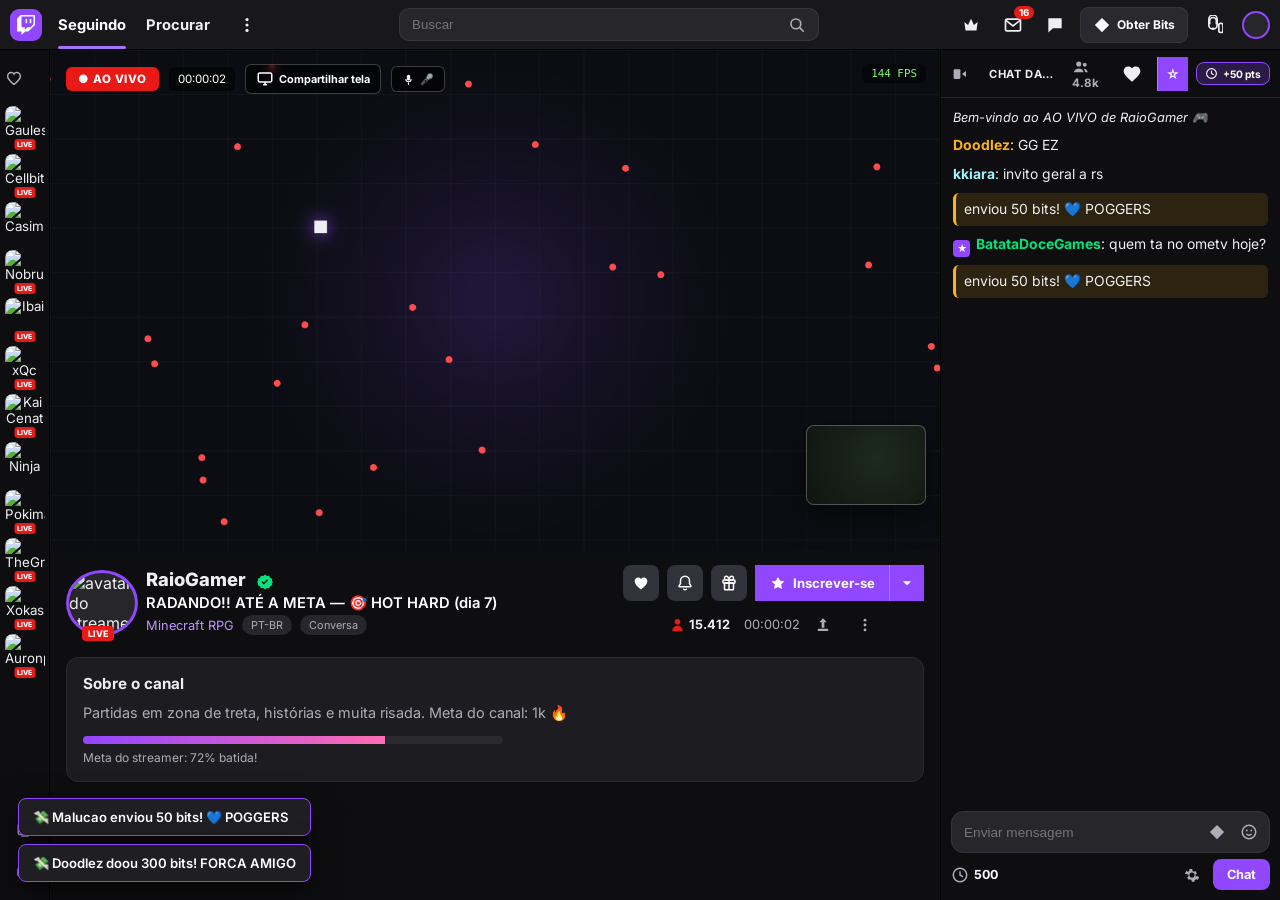
==== projetos/twichfake/index.html @ a57b91e9 "Twich: rename do projeto para Twich (sem parecer o original), login fake, curtir, inscrever, streame" ====
<!DOCTYPE html>
<html lang="pt-BR" data-padrao="1">
<head>
<meta charset="UTF-8">
<meta name="viewport" content="width=device-width, initial-scale=1.0">
<title>Twich — Streaming AO VIVO</title>
<link rel="icon" type="image/svg+xml" href="assets/twich-purple.svg">
<link rel="preconnect" href="https://fonts.googleapis.com">
<link href="https://fonts.googleapis.com/css2?family=Inter:wght@400;600;700;800&display=swap" rel="stylesheet">
<link rel="stylesheet" href="css/style.css">
<script src="js/script.js" defer></script>
</head>
<body>

<header class="topo">
  <span class="logo-chip"><img class="logo-img" src="assets/twich.svg" alt="Twich"></span>
  <nav class="navz">
    <a class="on" href="#">Seguindo</a>
    <a href="#">Procurar</a>
    <button class="ic-topo" title="Mais"><svg class="ic-s" viewBox="0 0 24 24" fill="currentColor"><circle cx="12" cy="5.5" r="1.9"/><circle cx="12" cy="12" r="1.9"/><circle cx="12" cy="18.5" r="1.9"/></svg></button>
  </nav>
  <div class="busca-topo">
    <input placeholder="Buscar" aria-label="buscar">
    <button title="buscar"><svg class="ic-s" viewBox="0 0 24 24" fill="none" stroke="currentColor" stroke-width="2.2"><circle cx="10.5" cy="10.5" r="6.5"/><path d="M15.6 15.6L21 21"/></svg></button>
  </div>
  <div class="direita">
    <button class="ic-topo" title="Prime Gaming"><svg class="ic-s" viewBox="0 0 24 24" fill="currentColor"><path d="M4 8.5l4.5 3.6L12 4.4l3.5 7.7L20 8.5 18.6 18.6H5.4z"/></svg></button>
    <button class="ic-topo inbox" title="Caixa de entrada"><svg class="ic-s" viewBox="0 0 24 24" fill="none" stroke="currentColor" stroke-width="2"><rect x="3" y="5" width="18" height="14" rx="2"/><path d="M3.5 6.5l8.5 6.5 8.5-6.5"/></svg><span class="nbadge">16</span></button>
    <button class="ic-topo" title="Sussurros"><svg class="ic-s" viewBox="0 0 24 24" fill="currentColor"><path d="M4 4h16v12H9.5L4 21z"/></svg></button>
    <button class="btn-bits" title="Bits"><svg class="ic-s" viewBox="0 0 24 24" fill="currentColor"><path d="M12 2.5L21.5 12 12 21.5 2.5 12z"/></svg>Obter Bits</button>
    <button class="ic-topo" id="btnEntrar" title="Entrar na live"><svg class="ic-s" viewBox="0 0 24 24" fill="none" stroke="currentColor" stroke-width="2"><path d="M12 15v2a5 5 0 0 0 5-5v-7a5 5 0 0 0-5-5 5 5 0 0 0-5 5v7a5 5 0 0 0 5 5z"/><path d="M19 12v7a2 2 0 0 0 2 2h1a2 2 0 0 0 2-2v-7a2 2 0 0 0-2-2h-1a2 2 0 0 0-2 2z"/><path d="M8 11V7a4 4 0 0 1 8 0v4"/></svg></button>
    <div class="avatar-topo" id="meuAvatar" title="Você"></div>
  </div>
</header>

<div class="corpo">
  <!-- ==== RAIL lateral fino ==== -->
  <aside class="rail">
    <button class="rail-heart" title="Canais que você segue"><svg class="ic-s" viewBox="0 0 24 24" fill="none" stroke="currentColor" stroke-width="2"><path d="M12 20.5C7.5 17 3.5 13.4 3.5 9.6 3.5 6.8 5.7 4.6 8.3 4.6c1.7 0 3.1.9 3.7 2.1.6-1.2 2-2.1 3.7-2.1 2.6 0 4.8 2.2 4.8 5 0 3.8-4 7.4-8.5 10.9z"/></svg></button>
    <div id="railAvatars" class="rail-avs"></div>
    <div class="rail-baixo">
      <button class="rail-ic" title="Expandir"><svg class="ic-s" viewBox="0 0 24 24" fill="none" stroke="currentColor" stroke-width="2"><rect x="3" y="4" width="18" height="14" rx="2"/><path d="M7 20h10"/></svg></button>
      <button class="rail-ic" title="Transmitir"><svg class="ic-s" viewBox="0 0 24 24" fill="none" stroke="currentColor" stroke-width="2"><rect x="2.5" y="7" width="13" height="10" rx="2"/><path d="M15.5 11l6-3v8l-6-3z"/></svg></button>
    </div>
  </aside>

  <!-- ==== PRINCIPAL ==== -->
  <main class="principal">
    <section class="palco">
      <canvas id="canLive" width="1280" height="720"></canvas>
      <video id="vidCompart" class="oculto" autoplay muted playsinline></video>

      <div id="adSlot" class="ad-slot oculto">
        <b class="ad-h">A mistura perfeita de gift e card. 🧔</b>
        <a class="ad-link" href="#" onclick="return false">Compre um gift card agora ↗</a>
        <div class="ad-pat"></div>
      </div>

      <div class="hud-topo">
        <span class="live-dot" id="livePill">● AO VIVO</span>
        <span id="streamTimer">00:00:00</span>
        <button id="btnTela" class="btn-tela"><svg class="ic-s" viewBox="0 0 24 24" fill="none" stroke="currentColor" stroke-width="2"><rect x="3" y="4" width="18" height="12" rx="2"/><path d="M9.5 19.5h5M12 16v3.5"/></svg>Compartilhar tela</button>
        <button id="micBtn" class="btn-tela" title="Voz do streamer (V)"><svg class="ic-s" viewBox="0 0 24 24" fill="currentColor"><rect x="9" y="3" width="6" height="11" rx="3"/><path d="M6 11a6 6 0 0 0 12 0h-2a4 4 0 0 1-8 0z"/><rect x="11" y="17.5" width="2" height="4.5"/></svg>🎤</button>
      </div>
      <div id="micPill" class="mic-pill oculto">🎙️ OUVINDO A VOZ DO STREAMER…</div>
      <div class="hud-jogo">
        <div class="fps-liso">144 FPS</div>
        <div class="minimapa"></div>
      </div>

      <div id="trolaBanner" class="trola-banner oculto">
        <strong>PARÓDIA 🤪</strong><p>Isso é uma brincadeira com meus amigos — nada aqui é real :)</p>
      </div>
      <div id="raidBanner" class="raid-banner oculto">
        <strong>Raid!</strong><p id="raidTexto">MarcosDoido trouxe 1.240 pessoas!</p>
      </div>

      <div id="offScreen" class="of-screen oculto">
        <img id="offAvatar" alt="avatar do canal">
        <b id="offNome">RaioGamer</b>
        <p>A transmissão acabou. Volte em breve!</p>
        <button id="mVoltar2">▶️ Voltar ao vivo</button>
      </div>

      <div id="hypeTrain" class="hype-trein oculto">🔥 HYPE TRAIN · NÍVEL <b id="hypeIdx">5</b></div>

      <div class="ctrl-barra">
        <button id="btnVol" class="ctrl-ic" title="Som"><svg class="ic-s" viewBox="0 0 24 24" fill="currentColor"><path d="M4 9v6h4l5 4V5L8 9z"/><path d="M16.5 8.5a5 5 0 0 1 0 7" fill="none" stroke="currentColor" stroke-width="1.8"/></svg></button>
        <input id="volRange" class="ctrl-range" type="range" min="0" max="100" value="70" title="Volume">
        <span class="ctrl-qual">1080p60 (fonte)</span>
        <div class="ctrl-dir">
          <button class="ctrl-ic" id="btnConf" title="Configurações"><svg class="ic-s" viewBox="0 0 24 24" fill="currentColor"><path d="M12 8.6a3.4 3.4 0 1 0 0 6.8 3.4 3.4 0 0 0 0-6.8zm7.6 5.1l1.9 1.5-1.8 3.2-2.3-.7a6.9 6.9 0 0 1-1.7 1l-.4 2.4h-3.6l-.4-2.4a6.9 6.9 0 0 1-1.7-1l-2.3.7-1.8-3.2 1.9-1.5a7.4 7.4 0 0 1 0-1.9L2.5 10l1.8-3.2 2.3.7a6.9 6.9 0 0 1 1.7-1l.4-2.4h3.6l.4 2.4a6.9 6.9 0 0 1 1.7 1l2.3-.7L18.5 10l-1.9 1.7a7.4 7.4 0 0 1 0 2z"/></svg></button>
          <button class="ctrl-ic" id="btnTeatro" title="Modo teatro"><svg class="ic-s" viewBox="0 0 24 24" fill="none" stroke="currentColor" stroke-width="2"><rect x="3" y="7" width="18" height="10" rx="2"/></svg></button>
          <button class="ctrl-ic" id="btnFS" title="Tela cheia"><svg class="ic-s" viewBox="0 0 24 24" fill="none" stroke="currentColor" stroke-width="2.4"><path d="M4 9V4h5M15 4h5v5M20 15v5h-5M9 20H4v-5"/></svg></button>
        </div>
      </div>
    </section>

    <section class="info-stream">
      <div class="avatar-wrap">
        <img id="imgAvatar" class="avatar" src="" alt="avatar do streamer">
        <span class="live-pill">LIVE</span>
      </div>
      <div class="info-txt">
        <h1 id="nomeStreamer">RaioGamer</h1>
        <span class="verificado" title="canal verificado"><svg class="ic-s ok" viewBox="0 0 24 24" fill="currentColor"><path d="M12 2l2.4 2 3.1-.4 1.2 2.9 2.9 1.2-.4 3.1L23 12l-1.8 1.2.4 3.1-2.9 1.2-1.2 2.9-3.1-.4L12 22l-2.4-2-3.1.4-1.2-2.9-2.9-1.2.4-3.1L1 12l1.8-1.2-.4-3.1 2.9-1.2 1.2-2.9 3.1.4zM10.6 15.4l5.7-5.7-1.4-1.4-4.3 4.3-2.1-2.1-1.4 1.4z"/></svg></span>
        <p class="titulo-stream" id="tituloStream">RADANDO!! ATÉ A META — 🎯 HOT HARD (dia 7)</p>
        <p class="cat-stream"><a href="#">Just Chatting</a> <span class="tag">PT-BR</span><span class="tag">Conversa</span></p>
      </div>
      <div class="info-direita">
        <div class="info-acoes">
          <button class="btn-quadr" id="btnSeguir" title="Seguir"><svg class="ic-s" viewBox="0 0 24 24" fill="currentColor"><path d="M12 20.5C7.5 17 3.5 13.4 3.5 9.6 3.5 6.8 5.7 4.6 8.3 4.6c1.7 0 3.1.9 3.7 2.1.6-1.2 2-2.1 3.7-2.1 2.6 0 4.8 2.2 4.8 5 0 3.8-4 7.4-8.5 10.9z"/></svg></button>
          <button class="btn-quadr" id="btnSino" title="Notificações do canal"><svg class="ic-s" viewBox="0 0 24 24" fill="none" stroke="currentColor" stroke-width="2"><path d="M6 9a6 6 0 0 1 12 0v3.8l1.7 2.8a.8.8 0 0 1-.7 1.4H5a.8.8 0 0 1-.7-1.4L6 12.8z"/><path d="M9.8 19.5a2.3 2.3 0 0 0 4.4 0"/></svg></button>
          <button class="btn-quadr" id="btnPresente" title="Presentear Sub"><svg class="ic-s" viewBox="0 0 24 24" fill="none" stroke="currentColor" stroke-width="2"><rect x="4" y="8" width="16" height="4" rx="1"/><rect x="6" y="12" width="12" height="9" rx="1"/><path d="M12 8v13M8.5 8a2.5 2.5 0 1 1 1.8-4.2C11.3 5 12 8 12 8s.7-3 1.7-4.2A2.5 2.5 0 1 1 15.5 8z"/></svg></button>
          <div class="sub-wrap">
            <button class="btn-lilas" id="btnFollow"><svg class="ic-s" viewBox="0 0 24 24" fill="currentColor"><path d="M12 3.5l2.6 5.5 6 .8-4.4 4.2 1.1 6L12 17.2 6.7 20l1.1-6L3.4 9.8l6-.8z"/></svg>Inscrever-se</button>
            <button class="btn-lilas setinha" title="Planos"><svg class="ic-s" viewBox="0 0 24 24" fill="currentColor"><path d="M6.5 9.5L12 15l5.5-5.5z"/></svg></button>
          </div>
        </div>
        <div class="info-meta">
          <span class="meta-v"><svg width="15" height="15" viewBox="0 0 16 16" fill="#e91916"><path d="M8 8a3 3 0 1 0 0-6 3 3 0 0 0 0 6zM2.5 15c0-3.3 2.5-5.6 5.5-5.6s5.5 2.3 5.5 5.6h-11z"/></svg><b id="viewCount">15.412</b></span>
          <span id="streamTimer2" class="meta-t">1:58:43</span>
          <button class="ic-meta" id="btnCompart" title="Compartilhar"><svg class="ic-s" viewBox="0 0 24 24" fill="currentColor"><path d="M12 3l5 5.4h-3.2V15.5h-3.6V8.4H7z"/><rect x="5" y="17" width="14" height="3" rx="1"/></svg></button>
          <button class="ic-meta" id="btnMais" title="Mais"><svg class="ic-s" viewBox="0 0 24 24" fill="currentColor"><circle cx="12" cy="5.5" r="1.9"/><circle cx="12" cy="12" r="1.9"/><circle cx="12" cy="18.5" r="1.9"/></svg></button>
        </div>
      </div>
    </section>

    <section class="sobre-stream">
      <h3>Sobre o canal</h3>
      <p id="sobreTxt">Partidas em zona de treta, histórias e muita risada. Meta do canal: 1k 🔥</p>
      <div class="regua-subs">
        <div class="barra-subs"><div class="preench" style="width:72%"></div></div>
        <span>Meta do streamer: 72% batida!</span>
      </div>
    </section>
  </main>

  <!-- ==== CHAT ==== -->
  <section class="chat">
    <div class="chat-topo">
      <button class="ic-min" id="btnChatMin" title="Recolher chat"><svg class="ic-s" viewBox="0 0 24 24" fill="currentColor"><rect x="3.5" y="5.5" width="9" height="13" rx="1.5"/><path d="M14.5 12l5.5-4v8z"/></svg></button>
      <span class="chat-titulo">CHAT DA TRANSMISSÃO</span>
      <button id="chatPpls" class="btn-mini" title="Usuários no chat"><svg class="ic-s" viewBox="0 0 24 24" fill="currentColor"><circle cx="9" cy="8" r="3.4"/><path d="M2.5 19c.6-3.2 3.3-5 6.5-5s5.9 1.8 6.5 5z"/><circle cx="17" cy="9" r="2.6"/><path d="M16 14.2c2.6.3 4.6 2 5.1 4.8h-3.4z"/></svg>4.8k</button>
      <button class="ic-topo" id="btnLike" title="Curtir"><svg class="ic-s" viewBox="0 0 24 24" fill="currentColor"><path d="M12 21.35l-1.45-1.32C5.4 15.36 2 12.28 2 8.5 2 5.42 4.42 3 7.5 3c1.74 0 3.41.81 4.5 2.09C13.09 3.81 14.76 3 16.5 3 19.58 3 22 5.42 22 8.5c0 3.78-3.4 6.86-8.55 11.54L12 21.35z"/></svg></button>
      <button class="btn-lilas setinha" id="btnSubChat" title="Inscrever-se">☆</button>
      <div id="pillPontos" class="pill-pontos" title="Pontos do canal"><svg class="ic-s" viewBox="0 0 24 24" fill="none" stroke="currentColor" stroke-width="2"><circle cx="12" cy="12" r="9"/><path d="M12 7v5l4 2.4"/></svg><b>+50 pts</b></div>
    </div>
    <div id="pinMsg" class="pin-msg oculto">📌 <span>Mensagem fixada pelo streamer: <b>bem-vindos, sem spam 🙂</b></span></div>
    <div class="chat-msgs" id="chatMsgs"></div>
    <div class="chat-envio">
      <input id="chatInput" placeholder="Enviar mensagem" maxlength="150" autocomplete="off">
      <button class="in-ic" title="Bits"><svg class="ic-s" viewBox="0 0 24 24" fill="currentColor"><path d="M12 2.5L21.5 12 12 21.5 2.5 12z"/></svg></button>
      <button id="chatEmote" class="in-ic" title="Emotes"><svg class="ic-s" viewBox="0 0 24 24" fill="none" stroke="currentColor" stroke-width="2"><circle cx="12" cy="12" r="9"/><path d="M8.5 14.5a4.5 4.5 0 0 0 7 0"/><circle cx="9" cy="10" r="1.2" fill="currentColor" stroke="none"/><circle cx="15" cy="10" r="1.2" fill="currentColor" stroke="none"/></svg></button>
    </div>
    <div id="emoteGrid" class="emote-grid oculto"></div>
    <div class="chat-baixo">
      <span class="p500" title="Pontos do canal"><svg class="ic-s" viewBox="0 0 24 24" fill="none" stroke="currentColor" stroke-width="2"><circle cx="12" cy="12" r="9"/><path d="M12 7v5l4 2.4"/></svg><b>500</b></span>
      <div class="baixo-dir">
        <button class="ic-chat" id="btnGear" title="Configurações do chat"><svg class="ic-s" viewBox="0 0 24 24" fill="currentColor"><path d="M12 8.6a3.4 3.4 0 1 0 0 6.8 3.4 3.4 0 0 0 0-6.8zm7.6 5.1l1.9 1.5-1.8 3.2-2.3-.7a6.9 6.9 0 0 1-1.7 1l-.4 2.4h-3.6l-.4-2.4a6.9 6.9 0 0 1-1.7-1l-2.3.7-1.8-3.2 1.9-1.5a7.4 7.4 0 0 1 0-1.9L2.5 10l1.8-3.2 2.3.7a6.9 6.9 0 0 1 1.7-1l.4-2.4h3.6l.4 2.4a6.9 6.9 0 0 1 1.7 1l2.3-.7L18.5 10l-1.9 1.7a7.4 7.4 0 0 1 0 2z"/></svg></button>
        <button id="chatSend" class="btn-chat-go">Chat</button>
      </div>
    </div>
  </section>
</div>

<!-- Painel do MESTRE da treta (tecla P) -->
<div id="mestre" class="panel-mestre oculto">
  <h3>⚙️ Painel do Mestre</h3>
  <div class="mgrid2">
    <label>Nome do streamer<input id="mNome"></label>
    <label>Categoria<input id="mCat"></label>
  </div>
  <label>Título da transmissão<input id="mTitulo"></label>

  <div class="mst-sec">👥 ESPECTADORES (motor de crescimento)</div>
  <div class="mgrid3">
    <label>Agora<input id="mLive" disabled></label>
    <label>Meta<input id="mMeta" type="number" value="30000" min="1000"></label>
    <label>Ritmo<input id="mRitmo" type="number" value="3" min="1" max="20" title="multiplicador do crescimento"></label>
  </div>
  <div class="mlinha">
    <label class="chk"><input type="checkbox" id="mCresce" checked> crescer sozinho até a meta</label>
    <button id="mImp">🚀 Impulsionar +2k</button>
  </div>
  <label>Velocidade do chat <input id="mVelocidade" type="range" min="1" max="12" value="4"></label>

  <div class="mst-sec">📈 PÚBLICO (aumentar agora)</div>
  <div class="mestre-btns">
    <button id="mB1">+1k</button>
    <button id="mB5">+5k</button>
    <button id="mB10">+10k</button>
    <button id="mViral">🔥 Modo viral</button>
  </div>

  <div class="mst-sec">▶️ TRANSMISSÃO</div>
  <div class="mestre-btns">
    <button id="mEncerrar" class="enc">⏹ Encerrar live (E)</button>
    <button id="mVoltar">▶️ Voltar ao vivo (R)</button>
  </div>

  <div class="mst-sec">🧠 IA AO VIVO — o chat reage ao que VOCÊ falar</div>
  <div class="mlinha">
    <button id="mMic">🎙️ Ligar voz (tecla V)</button>
  </div>
  <div id="mFala" class="m-fala"></div>
  <p class="mst-hint">Comandos de voz: <b>"digita <i>gg</i> no chat família"</b> · <b>"manda next"</b> · <b>"vou encerrar a live família"</b> · <b>"chama o valorant"</b> · <b>"oi família"</b> · <b>"quero os 30k"</b></p>
  <label>🎯 Ou escreva o que aconteceu<input id="mCtx" placeholder="ex: cai de novo no next, agora uma gata"></label>
  <div class="mestre-btns">
    <button id="mIA">🧠 Reagir (texto)</button>
    <button id="mW1">😍</button><button id="mW2">❓</button><button id="mW3">🤪</button><button id="mW4">🔥</button>
  </div>

  <div class="mst-sec">📺 CANAL (perfil tipo Twich)</div>
  <label>Seguidores<input id="mSeg" type="number" value="150000" min="0"></label>
  <div class="mestre-btns">
    <button id="mPerfil" class="go">👁️ Ver meu canal</button>
  </div>

  <div class="mst-sec">✨ UP ANTO DE DIVULGAÇÃO</div>
  <div class="mestre-btns">
    <button id="btnPick">🖼️ Foto de perfil (IA)</button>
    <button id="mRaid">🚀 Raid</button>
  </div>
  <div class="mestre-btns">
    <button id="mSalvar">💾 Salvar</button>
    <button id="mFechar">✕</button>
  </div>
  <p class="mestre-nota">Teclas: <strong>P</strong> painel · <strong>B</strong> treta · <strong>V</strong> voz · <strong>1/2/3/4</strong> ondas · <strong>E</strong> encerra · <strong>R</strong> volta</p>
</div>

<!-- Janela de foto de perfil (IA) -->
<div id="avatarPick" class="modal-av oculto">
  <div class="modal-box">
    <h3>🖼️ Trocar foto de perfil</h3>
    <div class="mst-sec">PRONTOS (clique para usar)</div>
    <div class="av-grid" id="gridPerfil"></div>
    <div class="mst-sec">…e também para o AVATAR DO CANAL</div>
    <div class="av-grid" id="gridCanal"></div>
    <div class="mst-sec">✨ A IA FAZ SUA FOTO PERSONALIZADA</div>
    <div class="av-linha">
      <input id="avPrompt" placeholder="ex: eu de oculos sorrindo, estilo anime roxo">
      <button id="avGerar" class="go">Gerar</button>
    </div>
    <div class="mst-sec">📤 SUA PRÓPRIA FOTO (do PC)</div>
    <div class="av-linha"><input type="file" id="avFile" accept="image/*" class="av-file"></div>
    <div id="avPrevWrap" class="av-prev oculto">
      <img id="avPreview" alt="prévia">
      <div class="ap-btns">
        <button id="avUsaPerfil" class="go">Usar no meu perfil</button>
        <button id="avUsaCanal" class="go">Usar no canal</button>
      </div>
    </div>
    <div class="mestre-btns"><button id="avFechar">✕ Fechar</button></div>
  </div>
</div>

<!-- Página de canal (igual Twitch) -->
<div id="perfilPag" class="modal-av oculto">
  <div class="perfil-box">
    <div class="pf-banner" id="pfBanner">
      <div class="pf-banner-btns">
        <button id="pfTrocaBanner" class="pf-edit">🖼️ Banner do PC</button>
        <button id="pfBannerIA" class="pf-edit">✨ Banner por IA</button>
      </div>
      <input type="file" id="pfBannerFile" accept="image/*" style="display:none">
    </div>
    <div class="pf-head">
      <img id="pfAvatar" class="pf-av" alt="avatar do canal">
      <div class="pf-ident">
        <h2 id="pfNome">RaioGamer <span class="pf-check">✔</span></h2>
        <div class="pf-subline">
          <span id="pfLiveChip" class="pf-livechip">● AO VIVO</span>
          <span id="pfSeguidores" class="pf-segs">150 mil seguidores</span>
          <span id="pfCat2" class="pf-cat2">Just Chatting</span>
        </div>
      </div>
      <div class="pf-acoes">
        <button class="btn-quadr" id="pfSeguir" title="Seguir">♥</button>
        <button class="btn-lilas" id="pfSub">☆ Inscrever-se</button>
        <button class="ic-meta pf-fecha" id="pfFecha" title="Fechar">✕</button>
      </div>
    </div>
    <div class="pf-tabs">
      <a class="on" href="#" onclick="return false">Início</a>
      <a href="#" onclick="return false">Vídeos</a>
      <a href="#" onclick="return false">Sobre</a>
      <a href="#" onclick="return false">Clipes</a>
    </div>
    <div class="pf-body">
      <aside class="pf-sobre">
        <h4>Sobre o canal</h4>
        <p id="pfSobre">Radando a meta, conversa boa e zero tédio. Paródia feita por um genio local 🧢</p>
        <div class="pf-kv">
          <span><b id="pfSeg2">150 mil</b> seguidores</span>
          <span><b id="pfLive2">—</b> espectadores agora</span>
        </div>
      </aside>
      <section class="pf-vods">
        <h4>Vídeos recentes</h4>
        <div class="vods-grid" id="vodsGrid"></div>
      </section>
    </div>
  </div>
</div>

<div id="loginPag" class="modal-av oculto">
  <div class="perfil-box">
    <div class="mst-sec">🔑 Entrar na transmissão (conta fake)</div>
    <div class="av-linha"><input id="loginUser" placeholder="Seu nick no chat (ex: loko_fake)"></div>
    <div class="mestre-btns"><button id="loginOk" class="go">Entrar</button></div>
    <p class="mestre-nota">Quem entra com nick vira um viewer REAL da live! Comenta, curte e inscreve.</p>
  </div>
</div>

<div id="toasts" class="toasts"></div>

</body>
</html>
---- projetos/twichfake/css/style.css ----
/* =====================================================
   Twich (paródia) — layout idêntico ao Twitch real 2026
   ===================================================== */
:root{
  --tw:#9146ff; --tw-d:#772ce8; --live:#e91916; --bg:#0e0e10;
  --painel:#18181b; --painel2:#1f1f23; --borde:#35353b;
  --tx:#efeff1; --tx2:#adadb8; --ok:#00e57d;
}
*{margin:0;padding:0;box-sizing:border-box}
html,body{height:100%}
body{font-family:'Inter',system-ui,sans-serif;background:var(--bg);color:var(--tx);overflow:hidden}
a{color:#bf94ff;text-decoration:none}
button{font-family:inherit;cursor:pointer;border:0;background:none;color:inherit}
.oculto{display:none !important}

/* ===================== topbar ===================== */
.topo{height:50px;background:var(--painel);display:flex;align-items:center;gap:16px;padding:0 10px;border-bottom:1px solid #000;z-index:20}
.logo-chip{width:32px;height:32px;background:var(--tw);border-radius:9px;display:flex;align-items:center;justify-content:center;flex-shrink:0}
.logo-img{height:20px;width:auto;display:block}
.navz{display:flex;align-items:center;gap:20px;font-weight:700;font-size:.92rem}
.navz a{color:var(--tx);position:relative;padding:14px 0}
.navz a:hover{color:#bf94ff}
.navz a.on{color:#fff}
.navz a.on::after{content:'';position:absolute;left:0;right:0;bottom:-1px;height:3px;background:#a970ff;border-radius:2px}
.busca-topo{flex:1;display:flex;max-width:420px;margin:0 auto}
.busca-topo input{flex:1;background:#26262b;border:1px solid var(--borde);border-right:0;color:var(--tx);padding:8px 12px;outline:none;border-radius:10px 0 0 10px}
.busca-topo button{background:#26262b;border:1px solid var(--borde);border-left:0;border-radius:0 10px 10px 0;color:var(--tx2);padding:0 12px}
.direita{display:flex;align-items:center;gap:8px}
.ic-topo{width:34px;height:34px;font-size:1rem;color:var(--tx);display:inline-flex;align-items:center;justify-content:center;border-radius:8px;position:relative}
.ic-topo:hover{background:#26262b}
.nbadge{position:absolute;top:-2px;right:-4px;background:var(--live);color:#fff;font-size:.6rem;font-weight:800;padding:1px 5px;border-radius:99px}
.btn-bits{background:#2a2a2e;border:1px solid var(--borde);border-radius:8px;color:#fff;font-weight:700;font-size:.75rem;padding:8px 12px;display:inline-flex;gap:6px;align-items:center}
.btn-bits:hover{background:#3d3d42}
.avatar-topo{width:28px;height:28px;border-radius:50%;border:2px solid var(--tw);background:#26262b;background-size:cover;margin-left:4px}

/* ===================== corpo ===================== */
.corpo{display:grid;grid-template-columns:50px minmax(0,1fr) 340px;height:calc(100vh - 50px)}

/* ---------- rail fino ---------- */
.rail{background:var(--bg);display:flex;flex-direction:column;align-items:center;border-right:1px solid #000}
.rail-heart{width:40px;height:40px;font-size:1.15rem;color:var(--tx2);margin:8px 0 4px}
.rail-heart:hover{color:#fff}
.rail-avs{flex:1;overflow-y:auto;scrollbar-width:none;display:flex;flex-direction:column;gap:8px;padding:4px 0}
.rail-avs::-webkit-scrollbar{display:none}
.rail-av{position:relative;width:40px;height:40px;border-radius:8px;overflow:visible;flex-shrink:0}
.rail-av img{width:40px;height:40px;border-radius:8px;object-fit:cover;display:block}
.rail-av:hover{outline:2px solid var(--tw)}
.rail-av .av-live{position:absolute;bottom:-4px;left:50%;transform:translateX(-50%);background:var(--live);color:#fff;font-size:7px;font-weight:800;padding:1px 3px;border-radius:3px;white-space:nowrap}
.rail-baixo{display:flex;flex-direction:column;gap:6px;padding:10px 0}
.rail-ic{width:36px;height:36px;color:var(--tx2);font-size:1rem;display:flex;align-items:center;justify-content:center;border-radius:8px}
.rail-ic:hover{background:#26262b;color:#fff}

/* ---------- palco / player ---------- */
.principal{overflow-y:auto;position:relative;background:var(--bg)}
.palco{position:relative;width:100%;aspect-ratio:16/9;max-height:74vh;background:#000;overflow:hidden}
#canLive{width:100%;height:100%;display:block;object-fit:cover}
#vidCompart{width:100%;height:100%;display:block;object-fit:contain;background:#000}
.palco.share-on #canLive{display:none}
.palco.share-on .hud-jogo,.palco.share-on .ad-slot{display:none}
.palco.share-on{border:1px solid var(--live)}

/* ad break (como o Twitch mostra) */
.ad-slot{position:absolute;right:0;top:0;bottom:0;width:176px;background:#f5f3ff;color:#17141f;display:flex;flex-direction:column;gap:10px;padding:16px 12px;z-index:6;box-shadow:-8px 0 26px rgba(0,0,0,.45)}
.ad-h{font-size:.98rem;line-height:1.25;font-weight:800}
.ad-link{font-size:.72rem;font-weight:700;color:#7a35e6;text-decoration:underline;text-underline-offset:2px}
.ad-pat{margin:auto -12px -16px;height:38%;background:linear-gradient(135deg,var(--tw) 25%,var(--tw-d) 25% 50%,var(--tw) 50% 75%,var(--tw-d) 75%);background-size:44px 44px;opacity:.92}

.hud-topo{position:absolute;top:14px;left:16px;display:flex;gap:10px;align-items:center;z-index:7}
.live-dot{background:var(--live);color:#fff;font-size:.72rem;font-weight:800;padding:5px 12px;border-radius:6px;letter-spacing:.5px;animation:blink 2.4s infinite;border-radius:6px}
@keyframes blink{50%{opacity:.55}}
#streamTimer{font-size:.72rem;color:#fff;background:rgba(0,0,0,.55);padding:5px 9px;border-radius:6px}
.btn-tela{display:inline-flex;align-items:center;gap:5px;background:rgba(0,0,0,.55);color:#fff;border:1px solid rgba(255,255,255,.22);font-size:.68rem;font-weight:700;padding:5px 10px;border-radius:6px;backdrop-filter:blur(4px)}
.btn-tela:hover{background:rgba(145,70,255,.75);border-color:transparent}
.hud-jogo .fps-liso{position:absolute;right:14px;top:14px;font-size:.68rem;color:#7dff6a;background:rgba(0,0,0,.5);padding:3px 9px;border-radius:6px;font-family:monospace;z-index:7}
.minimapa{position:absolute;right:14px;bottom:46px;width:120px;height:80px;border-radius:8px;border:1px solid rgba(255,255,255,.25);background:radial-gradient(circle at 60% 40%,#1d2a1f,#101410);box-shadow:0 10px 30px rgba(0,0,0,.5)}

/* banners */
.trola-banner,.raid-banner{position:absolute;inset:0;display:flex;flex-direction:column;justify-content:center;align-items:center;text-align:center;gap:8px;background:rgba(10,6,20,.86);z-index:9;border:2px dashed rgba(255,255,255,.25)}
.trola-banner strong{font-size:2.6rem;color:#ffcc2a}
.trola-banner p{color:#e8e5ff;max-width:60ch}
.raid-banner strong{font-size:2rem;color:#fff;background:linear-gradient(135deg,var(--tw),#ff6cb2);padding:10px 26px;border-radius:12px}
.raid-banner p{color:#d9d0ff;font-size:1.1rem;font-weight:600}

.hype-trein{position:absolute;top:14px;right:16px;background:linear-gradient(135deg,#ff2e00,#ffb31a);color:#fff;font-size:.78rem;font-weight:800;padding:8px 14px;border-radius:8px;z-index:7;animation:blink 1.2s infinite;box-shadow:0 12px 30px rgba(255,60,0,.35)}

/* barra de controles do player (aparece no hover) */
.ctrl-barra{position:absolute;left:0;right:0;bottom:0;display:flex;align-items:center;gap:10px;padding:60px 12px 10px;background:linear-gradient(transparent,rgba(0,0,0,.72));opacity:0;transition:opacity .25s;z-index:8;pointer-events:none}
.palco:hover .ctrl-barra{opacity:1;pointer-events:auto}
.ctrl-ic{color:#fff;font-size:.95rem;width:30px;height:30px}
.ctrl-range{width:100px;accent-color:var(--live)}
.ctrl-qual{font-size:.72rem;color:#dedee3;font-family:monospace}
.ctrl-dir{margin-left:auto;display:flex;gap:6px}

/* ---------- info do canal ---------- */
.info-stream{display:grid;grid-template-columns:64px minmax(0,1fr) auto;gap:16px;padding:14px 16px 6px;align-items:center}
.avatar-wrap{position:relative;width:64px;height:64px}
.avatar{width:64px;height:64px;border-radius:50%;object-fit:cover;border:3px solid var(--tw);background:#26262b}
.live-pill{position:absolute;bottom:-7px;left:50%;transform:translateX(-50%);background:var(--live);color:#fff;font-size:.56rem;font-weight:800;padding:2px 6px;border-radius:4px}
.info-txt h1{font-size:1.15rem;display:inline;font-weight:800}
.verificado{color:var(--tw);font-size:.8rem;margin-left:6px}
.titulo-stream{font-weight:600;color:#fff;font-size:.92rem;margin:3px 0}
.cat-stream{font-size:.8rem;color:var(--tx2);display:flex;gap:8px;align-items:center;flex-wrap:wrap}
.tag{background:#26262b;padding:3px 9px;border-radius:999px;font-size:.68rem}
.info-direita{display:flex;flex-direction:column;align-items:flex-end;gap:10px}
.info-acoes{display:flex;gap:8px;align-items:center}
.btn-quadr{width:36px;height:36px;background:#32323a;border-radius:8px;font-size:.95rem;color:#fff;display:inline-flex;align-items:center;justify-content:center;transition:.15s}
.btn-quadr:hover{background:#4b4b55;transform:translateY(-1px)}
.btn-quadr.on{background:var(--tw)}
.sub-wrap{display:flex}
.btn-lilas{background:var(--tw);color:#fff;font-weight:700;font-size:.82rem;padding:9px 14px;display:inline-flex;align-items:center;gap:6px;transition:.15s}
.btn-lilas:hover{background:var(--tw-d)}
.setinha{padding:9px 8px;border-left:1px solid rgba(255,255,255,.28)}
.info-meta{display:flex;gap:14px;align-items:center;color:var(--tx);font-size:.8rem;padding-right:40px}
.meta-v{display:inline-flex;align-items:center;gap:4px;font-weight:700}
.meta-t{color:var(--tx2)}
.ic-meta{width:28px;height:28px;color:var(--tx2);font-size:.9rem;border-radius:6px}
.ic-meta:hover{background:#26262b;color:#fff}

/* ---------- sobre ---------- */
.sobre-stream{margin:12px 16px 20px;padding:16px;background:#1d1d21;border:1px solid #2a2a2e;border-radius:12px;max-width:980px}
.sobre-stream h3{font-size:.95rem;margin-bottom:8px}
.sobre-stream p{color:var(--tx2);font-size:.9rem;line-height:1.6}
.regua-subs{margin-top:12px;display:flex;flex-direction:column;gap:6px;max-width:420px}
.barra-subs{height:8px;border-radius:99px;background:#2a2a2e;overflow:hidden}
.preench{height:100%;background:linear-gradient(90deg,var(--tw),#ff6cb2)}
.regua-subs span{font-size:.75rem;color:var(--tx2)}

/* ===================== chat ===================== */
.chat{background:var(--bg);display:flex;flex-direction:column;border-left:1px solid #000;position:relative}
.chat-topo{min-height:48px;display:flex;align-items:center;gap:8px;padding:0 10px;border-bottom:1px solid #26262b}
.ic-min{width:30px;height:30px;color:var(--tx2);border-radius:6px;font-size:.95rem}
.ic-min:hover{background:#26262b;color:#fff}
.chat-titulo{flex:1;text-align:center;font-size:.7rem;font-weight:700;letter-spacing:.6px;color:var(--tx);white-space:nowrap;overflow:hidden;text-overflow:ellipsis}
.btn-mini{background:transparent;color:var(--tx2);border-radius:6px;font-size:.72rem;font-weight:700;padding:4px 8px}
.btn-mini:hover{background:#26262b;color:#fff}
.pin-msg{display:flex;gap:8px;align-items:center;background:#242428;padding:8px 12px;font-size:.76rem;color:#efeff1;border-bottom:1px solid #26262b}
.chat-msgs{flex:1;overflow-y:auto;padding:10px 12px;display:flex;flex-direction:column;gap:8px;font-size:.87rem;line-height:1.5}
.mensagem{animation:sobe .25s ease-out}
@keyframes sobe{from{opacity:0;transform:translateY(8px)}}
.badge-msg{width:17px;height:17px;border-radius:4px;display:inline-flex;align-items:center;justify-content:center;font-size:10px;font-weight:800;color:#fff;margin-right:6px;vertical-align:-3px}
.badge-mod{background:#1e69ff}
.badge-sub{background:var(--tw)}
.badge-vip{background:#e005b9}
.badge-voce{background:#3a3a40}
.usuario{font-weight:700}
.msg-txt{color:#efeff1;word-wrap:break-word}
.mensagem.donate{background:rgba(255,179,26,.13);border-left:3px solid #ffb31a;padding:6px 8px;border-radius:6px}
.mensagem.sistema{color:var(--tx2);font-style:italic;font-size:.8rem}
.mensagem.mod-acao{color:#ff6b6b;font-size:.8rem}
.chat-envio{display:flex;align-items:center;gap:4px;background:#26262b;border:1px solid var(--borde);border-radius:12px;margin:10px 10px 6px;padding:6px 6px 6px 12px}
.chat-envio input{flex:1;background:none;border:0;color:var(--tx);outline:none;font-size:.85rem;min-width:40px}
.in-ic{width:28px;height:28px;border-radius:6px;font-size:.9rem;color:var(--tx2);display:inline-flex;align-items:center;justify-content:center;flex-shrink:0}
.in-ic:hover{color:#fff;background:#3d3d42}
.emote-grid{position:absolute;bottom:104px;left:10px;right:10px;max-height:240px;overflow:auto;display:grid;grid-template-columns:repeat(6,1fr);gap:4px;padding:8px;background:#1f1f23;border:1px solid var(--borde);border-radius:12px;z-index:16;box-shadow:0 20px 50px rgba(0,0,0,.55)}
.emote-item{display:flex;flex-direction:column;align-items:center;gap:2px;font-size:1.2rem;cursor:pointer;padding:6px 2px;border-radius:6px}
.emote-item span{font-size:.58rem;color:var(--tx2)}
.emote-item:hover{background:#2a2a2e}
.chat-baixo{display:flex;align-items:center;justify-content:space-between;padding:0 10px 10px}
.p500{color:var(--tx2);font-size:.78rem;display:inline-flex;gap:5px;align-items:center}
.pill-pontos{margin-left:auto;display:inline-flex;gap:5px;align-items:center;background:rgba(145,70,255,.22);border:1px solid var(--tw);color:#fff;font-size:.64rem;font-weight:800;padding:4px 8px;border-radius:8px;cursor:pointer;flex-shrink:0}
.pill-pontos svg.ic-s{width:13px;height:13px}
.pill-pontos:hover{background:rgba(145,70,255,.45)}
svg.ic-s{width:18px;height:18px;display:block}
.p500 b{color:#fff}
.baixo-dir{display:flex;gap:6px;align-items:center}
.ic-chat{width:30px;height:30px;color:var(--tx2);font-size:.85rem;border-radius:6px;display:inline-flex;align-items:center;justify-content:center}
.ic-chat:hover{background:#26262b;color:#fff}
.btn-chat-go{background:var(--tw);color:#fff;font-weight:700;font-size:.8rem;padding:8px 14px;border-radius:8px}
.btn-chat-go:hover{background:var(--tw-d)}
.lista-pop{position:absolute;bottom:120px;right:12px;width:230px;max-height:270px;overflow:auto;background:var(--painel2);border:1px solid var(--borde);border-radius:10px;padding:12px;z-index:17;font-size:.78rem}
.lista-pop hr{border:0;border-bottom:1px solid var(--borde);margin:6px 0 8px}
.lista-pop div{padding:3px 0;color:var(--tx)}

/* toasts */
.toasts{position:fixed;bottom:18px;left:18px;display:flex;flex-direction:column;gap:8px;z-index:40}
.toast{background:var(--painel2);border:1px solid var(--tw);color:#fff;padding:10px 14px;border-radius:8px;font-size:.82rem;font-weight:600;box-shadow:0 10px 30px rgba(0,0,0,.6);animation:sobe .3s ease-out}

/* painel mestre */
.panel-mestre{position:fixed;bottom:16px;right:16px;width:min(330px,92vw);background:var(--painel2);border:1px solid var(--tw);border-radius:14px;padding:16px;z-index:50;box-shadow:0 24px 70px rgba(0,0,0,.6);display:grid;gap:9px}
.panel-mestre h3{font-size:.85rem}
.panel-mestre label{font-size:.72rem;color:var(--tx2);display:grid;gap:4px}
.panel-mestre input:not([type=range]){background:#2a2a2e;border:1px solid var(--borde);color:#fff;border-radius:6px;padding:7px 9px;outline:none;width:100%}
.mestre-btns{display:flex;gap:8px;flex-wrap:wrap;row-gap:6px}
.mestre-btns button{padding:8px 12px;border-radius:8px;font-weight:700;font-size:.78rem}
#mSalvar{background:var(--tw);color:#fff}
#mRaid{background:#ffb31a;color:#201}
#mFechar{background:#2a2a2e;color:var(--tx2)}
.mestre-nota{font-size:.68rem;color:var(--tx2)}

/* modos teatro / chat recolhido */
body.teatro .chat,body.teatro .lateral,body.teatro .rail{display:none}
body.teatro .corpo{grid-template-columns:1fr}
body.semchat .chat{display:none}
body.semchat .corpo{grid-template-columns:50px minmax(0,1fr)}

/* responsivo */
@media(max-width:1150px){.corpo{grid-template-columns:50px minmax(0,1fr) 300px}}
@media(max-width:860px){.corpo{grid-template-columns:minmax(0,1fr);overflow-y:auto}.rail{display:none}.chat{height:54vh;border-left:0;border-top:1px solid #000}.palco{max-height:48vh}.info-txt h1{font-size:1rem}.info-meta{padding-right:0}}
::-webkit-scrollbar{width:9px}
::-webkit-scrollbar-thumb{background:#3d3d42;border-radius:6px}
::-webkit-scrollbar-track{background:transparent}

/* ================= nivel 3: icones SVG, voz, avatar IA, motor de growth ================= */
svg.ic-s{width:18px;height:18px;display:block}
.ic-topo svg.ic-s{width:20px;height:20px}
.btn-quadr svg,.ic-meta svg,.ctrl-ic svg,.in-ic svg,.rail-ic svg,.rail-heart svg{width:18px;height:18px}
.btn-lilas svg{width:15px;height:15px}
.ic-s.ok{color:#00e57d;display:inline-block;vertical-align:middle}
.mic-pill{position:absolute;left:16px;bottom:64px;background:rgba(233,25,22,.92);color:#fff;font-size:.75rem;font-weight:800;padding:8px 14px;border-radius:8px;z-index:9;animation:blink 1.4s infinite;letter-spacing:.4px}

/* painel do mestre nivel 3 */
.panel-mestre .mgrid2{display:grid;grid-template-columns:1fr 1fr;gap:8px}
.panel-mestre .mgrid3{display:grid;grid-template-columns:1fr 1fr 1fr;gap:8px}
.mst-sec{font-size:.62rem;font-weight:800;color:#a970ff;letter-spacing:1px;margin-top:2px}
.mlinha{display:flex;gap:8px;align-items:center;justify-content:space-between}
.chk{display:flex;gap:6px;align-items:center;color:var(--tx);font-size:.75rem}
.chk input{accent-color:var(--tw);width:15px;height:15px}
.panel-mestre input:disabled{opacity:.75;background:#232327}
#mImp{background:#ffb31a;color:#211;font-weight:800;border-radius:8px;padding:8px 10px;font-size:.75rem}
#mImp:hover{filter:brightness(1.1)}
#mMic{background:#2a2a2e;color:#fff;font-weight:700;border-radius:8px;padding:8px 12px;font-size:.76rem;width:100%;text-align:center}
#mMic.on{background:var(--live);color:#fff}
.m-fala{font-size:.68rem;color:var(--tx2);min-height:14px;max-width:100%;overflow:hidden;text-overflow:ellipsis;white-space:nowrap}
.panel-mestre button.go{background:var(--tw);color:#fff;font-weight:700;border-radius:8px;padding:8px 12px;font-size:.76rem}
.panel-mestre button.go:hover{background:var(--tw-d)}

/* janela de avatar */
.modal-av{position:fixed;inset:0;background:rgba(0,0,0,.74);z-index:60;display:flex;align-items:center;justify-content:center}
svg.ic-s{width:18px;height:18px;display:block}
.palco.share-on #vidCompart{object-fit:cover}
.av-file{flex:1;color:var(--tx2);font-size:.72rem}
.av-file::file-selector-button{background:var(--tw);color:#fff;border:0;border-radius:8px;padding:8px 12px;font-weight:700;font-size:.72rem;margin-right:8px;cursor:pointer;font-family:inherit}
.modal-box{width:min(560px,94vw);max-height:88vh;overflow:auto;background:var(--painel2);border:1px solid var(--tw);border-radius:16px;padding:18px;display:grid;gap:10px}
.modal-box h3{font-size:.95rem}
.av-grid{display:grid;grid-template-columns:repeat(6,1fr);gap:8px}
.av-grid img{width:100%;aspect-ratio:1;object-fit:cover;border-radius:10px;cursor:pointer;border:2px solid transparent;background:#232327}
.av-grid img:hover{border-color:var(--tw)}
.av-linha{display:flex;gap:6px}
.av-linha input{flex:1;background:#2a2a2e;border:1px solid var(--borde);color:#fff;border-radius:8px;padding:8px 10px;outline:none}
.av-prev{display:flex;gap:12px;align-items:center;background:#232327;border-radius:12px;padding:10px}
.ap-btns{display:flex;flex-direction:column;gap:6px}
.ap-btns button{background:var(--tw);color:#fff;font-weight:700;border-radius:8px;padding:8px 10px;font-size:.74rem}
.ap-btns button:hover{background:var(--tw-d)}
.of-screen{position:absolute;inset:0;background:var(--bg);display:flex;flex-direction:column;gap:10px;align-items:center;justify-content:center;z-index:10;text-align:center;padding:20px}
.of-screen img{width:84px;height:84px;border-radius:50%;border:3px solid var(--borde);background:#26262b}
.of-screen b{font-size:1.3rem}
.of-screen p{color:var(--tx2);font-size:.9rem}
.of-screen button{margin-top:6px;background:var(--tw);color:#fff;font-weight:700;border-radius:8px;padding:9px 16px;font-size:.85rem}
.of-screen button:hover{background:var(--tw-d)}
.live-dot.off{background:#3a3a40;animation:none}
.mestre-btns button.on{background:var(--live);color:#fff}
.mestre-btns .enc{background:#3a3a40;color:#ffb3b3}
.mestre-btns .enc:hover{background:#4b4b55}
#micBtn svg{width:13px;height:13px}
#micBtn.on{background:rgba(233,25,22,.9);border-color:transparent}

/* ---------- perfil do canal (pagina tipo Twitch) ---------- */
.avatar-wrap{cursor:pointer}
.mst-hint{font-size:.64rem;color:var(--tx2);line-height:1.5}
.perfil-box{width:min(920px,96vw);max-height:92vh;overflow:auto;background:var(--bg);border:1px solid var(--borde);border-radius:14px}
.pf-banner{position:relative;height:210px;background:linear-gradient(135deg,var(--tw),#2d1240 60%,#0b0713);background-size:cover;background-position:center}
.pf-banner-btns{position:absolute;right:14px;bottom:12px;display:flex;gap:8px}
.pf-edit{background:rgba(0,0,0,.62);color:#fff;font-weight:700;font-size:.74rem;padding:8px 12px;border-radius:8px;border:1px solid rgba(255,255,255,.22)}
.pf-edit:hover{background:rgba(145,70,255,.8);border-color:transparent}
.pf-head{display:grid;grid-template-columns:110px minmax(0,1fr) auto;gap:16px;padding:14px 20px 0;align-items:center;margin-top:-55px;position:relative;z-index:2}
.pf-av{width:110px;height:110px;border-radius:50%;border:4px solid var(--bg);background:#26262b;object-fit:cover}
.pf-ident h2{font-size:1.5rem;font-weight:800;display:inline-flex;align-items:center;gap:8px}
.pf-check{color:#00e57d;font-size:1rem}
.pf-subline{display:flex;gap:12px;align-items:center;color:var(--tx2);font-size:.82rem;margin-top:2px;flex-wrap:wrap}
.pf-livechip{display:inline-flex;align-items:center;gap:6px;background:var(--live);color:#fff;font-size:.66rem;font-weight:800;padding:3px 8px;border-radius:6px}
.pf-cat2{color:#bf94ff}
.pf-acoes{display:flex;gap:8px;align-items:center;padding-top:34px}
.pf-acoes button{height:36px}
.pf-fecha{color:var(--tx2)}
.pf-tabs{display:flex;gap:22px;padding:14px 20px 0;border-bottom:1px solid #26262b;font-weight:700;font-size:.85rem}
.pf-tabs a{padding:8px 0;color:var(--tx2);position:relative}
.pf-tabs a.on{color:#fff}
.pf-tabs a.on::after{content:'';position:absolute;left:0;right:0;bottom:-1px;height:3px;background:#a970ff;border-radius:2px}
.pf-tabs a:hover{color:#bf94ff}
.pf-body{display:grid;grid-template-columns:300px minmax(0,1fr);gap:26px;padding:20px}
.pf-sobre h4,.pf-vods h4{font-size:.95rem;margin-bottom:10px}
.pf-sobre p{color:var(--tx2);font-size:.88rem;line-height:1.6}
.pf-kv{display:flex;flex-direction:column;gap:6px;margin-top:12px;color:var(--tx2);font-size:.8rem}
.pf-kv b{color:#fff}
.vods-grid{display:grid;grid-template-columns:repeat(3,1fr);gap:12px}
.vod{cursor:pointer}
.vod-thumb{position:relative;aspect-ratio:16/9;border-radius:10px;background-size:cover;background-position:center;border:1px solid #26262b}
.vod-dur{position:absolute;right:8px;bottom:8px;background:rgba(0,0,0,.78);color:#fff;font-size:.62rem;font-weight:700;padding:2px 6px;border-radius:4px}
.vod-t{display:block;font-size:.82rem;color:#fff;margin:7px 0 2px;white-space:nowrap;overflow:hidden;text-overflow:ellipsis}
.vod-m{font-size:.7rem;color:var(--tx2)}
@media(max-width:820px){.pf-body{grid-template-columns:1fr}.pf-head{grid-template-columns:80px minmax(0,1fr);row-gap:12px}.pf-acoes{grid-column:1/-1;padding-top:0}.vods-grid{grid-template-columns:1fr 1fr}}
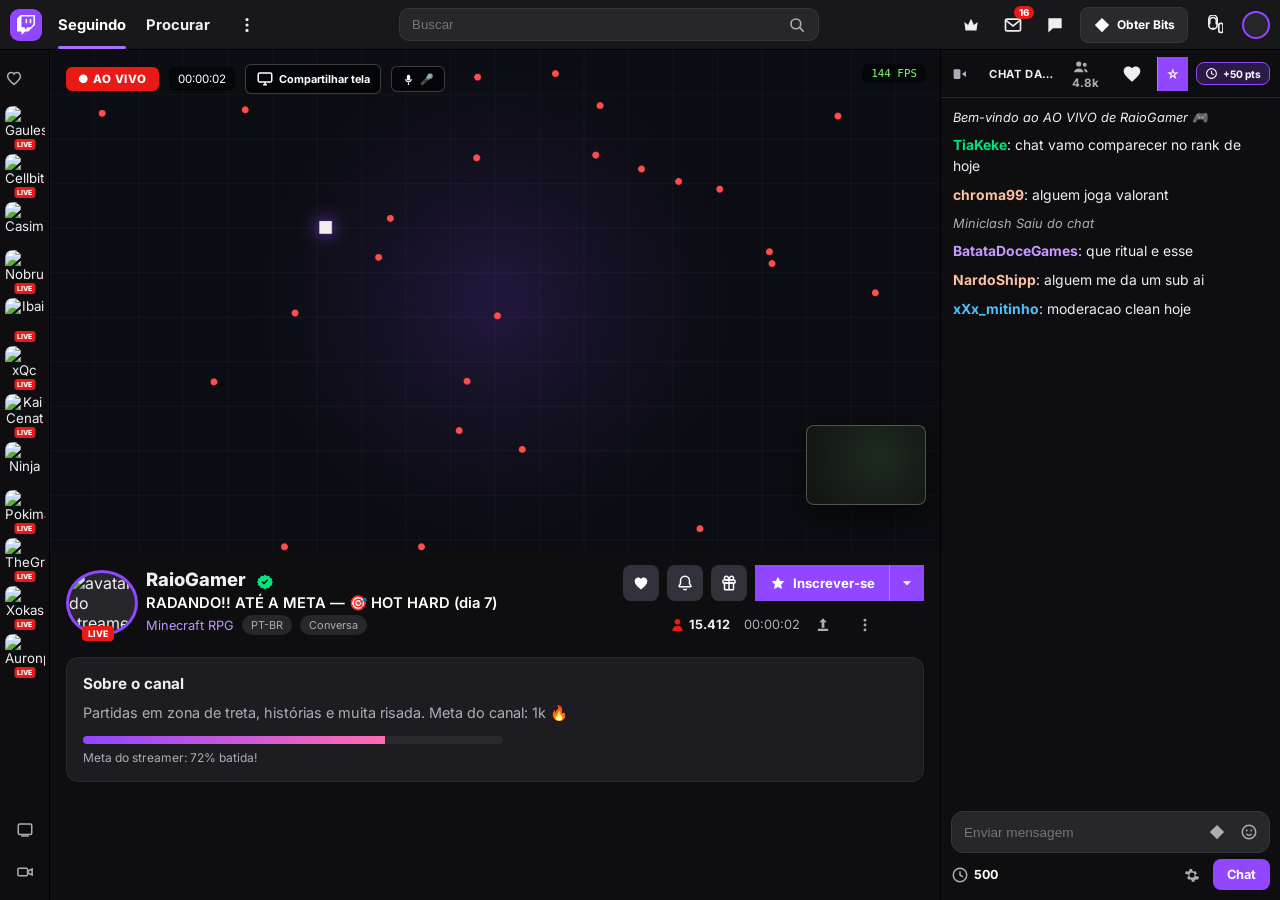
==== commit 8546d664: "Twich: link da live copiavel com login fake e redireciona perfil pro twitch real" ====
--- a/projetos/twichfake/index.html
+++ b/projetos/twichfake/index.html
@@ -199,6 +199,13 @@
     <button id="mVoltar">▶️ Voltar ao vivo (R)</button>
   </div>
 
+  <div class="mst-sec">🔗 LINK DA LIVE (copiar e mandar a galera entrar)</div>
+  <div class="av-linha">
+    <input id="mLinkTxt" readonly value="https://aether-client-enterprise.github.io/jarvis/projetos/twichfake/">
+    <button id="mLink" class="go">📋 Copiar</button>
+  </div>
+  <p class="mst-hint">Quem abrir o link com <b>?nick=</b> entra direto no login fake da live.</p>
+
   <div class="mst-sec">🧠 IA AO VIVO — o chat reage ao que VOCÊ falar</div>
   <div class="mlinha">
     <button id="mMic">🎙️ Ligar voz (tecla V)</button>
@@ -255,7 +262,7 @@
   </div>
 </div>
 
-<!-- Página de canal (igual Twitch) -->
+<!-- Página de canal (igual Twich) -->
 <div id="perfilPag" class="modal-av oculto">
   <div class="perfil-box">
     <div class="pf-banner" id="pfBanner">
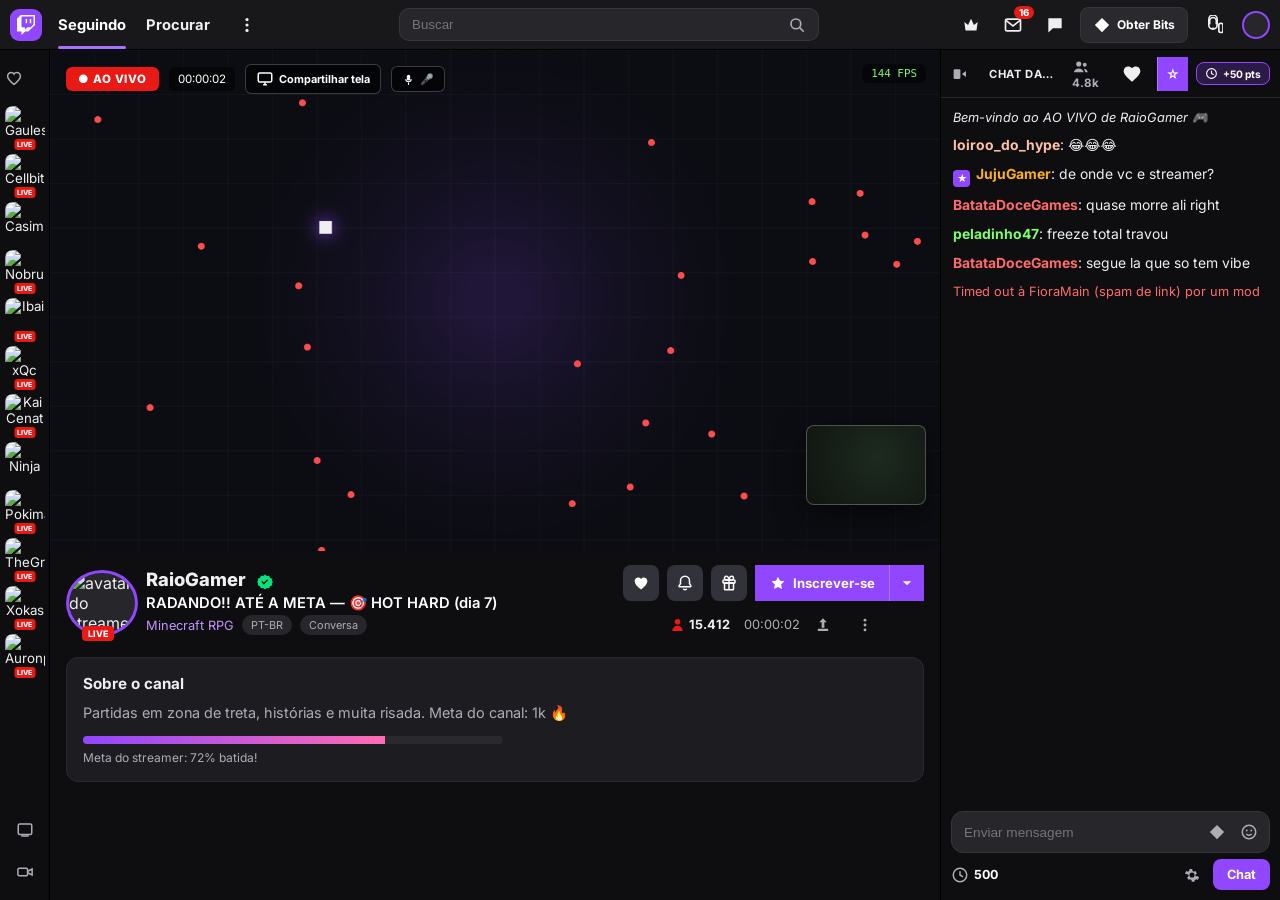
==== commit 100903af: "Twich: login fake enfeitado como Twitch real + link da live com nick" ====
--- a/projetos/twichfake/index.html
+++ b/projetos/twichfake/index.html
@@ -312,11 +312,18 @@
 </div>
 
 <div id="loginPag" class="modal-av oculto">
-  <div class="perfil-box">
-    <div class="mst-sec">🔑 Entrar na transmissão (conta fake)</div>
-    <div class="av-linha"><input id="loginUser" placeholder="Seu nick no chat (ex: loko_fake)"></div>
-    <div class="mestre-btns"><button id="loginOk" class="go">Entrar</button></div>
-    <p class="mestre-nota">Quem entra com nick vira um viewer REAL da live! Comenta, curte e inscreve.</p>
+  <div class="perfil-box" style="max-width:430px;padding:0;overflow:hidden">
+    <div style="background:linear-gradient(135deg,#9146ff,#2d1240 60%,#0b0713);padding:26px 20px;text-align:center">
+      <img src="assets/twich.svg" alt="Twich" style="width:52px;filter:drop-shadow(0 4px 14px rgba(145,70,255,.6))">
+      <h2 style="color:#fff;margin:10px 0 2px;font-size:1.35rem">Entrar na Twitch</h2>
+      <p style="color:#e8d5ff;font-size:.74rem;margin:0">Quem entra com nick vira um viewer REAL da live!</p>
+    </div>
+    <div style="padding:20px">
+      <div class="mst-sec">🔑 ENTRAR NO CANAL</div>
+      <div class="av-linha"><input id="loginUser" placeholder="Seu nick no chat"></div>
+      <div class="mestre-btns"><button id="loginOk" class="go">Entrar na live</button></div>
+      <p class="mestre-nota">Após entrar você entra na fila de chat e pode comentar, curtir e inscrever.</p>
+    </div>
   </div>
 </div>
 
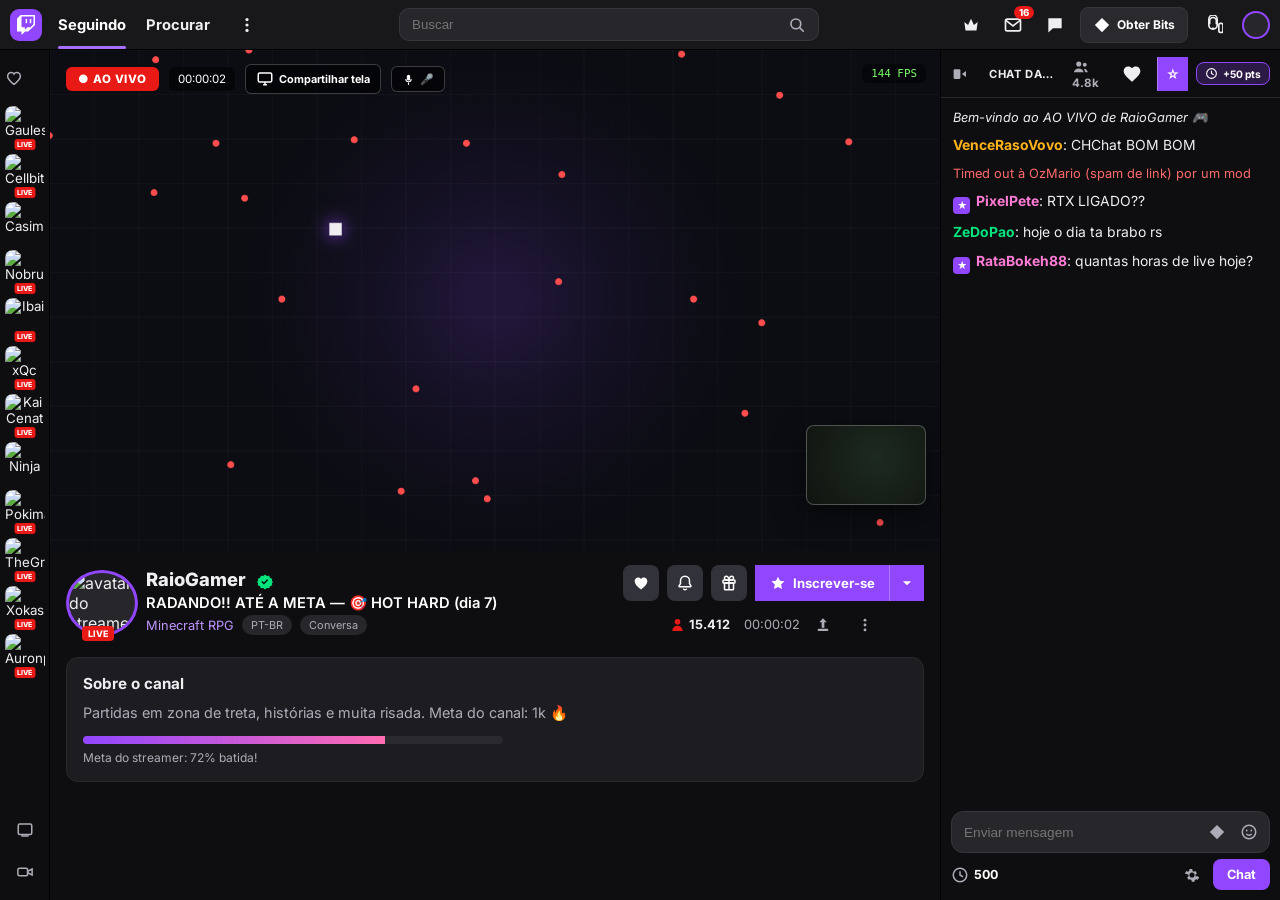
==== commit b1fb1a21: "Twich: viewer entra via link so assiste; mod controla falar/curtir/inscrever" ====
--- a/projetos/twichfake/index.html
+++ b/projetos/twichfake/index.html
@@ -321,6 +321,7 @@
     <div style="padding:20px">
       <div class="mst-sec">🔑 ENTRAR NO CANAL</div>
       <div class="av-linha"><input id="loginUser" placeholder="Seu nick no chat"></div>
+      <div class="av-linha"><input id="loginPw" type="password" placeholder="Senha (fake, nao salva)"></div>
       <div class="mestre-btns"><button id="loginOk" class="go">Entrar na live</button></div>
       <p class="mestre-nota">Após entrar você entra na fila de chat e pode comentar, curtir e inscrever.</p>
     </div>
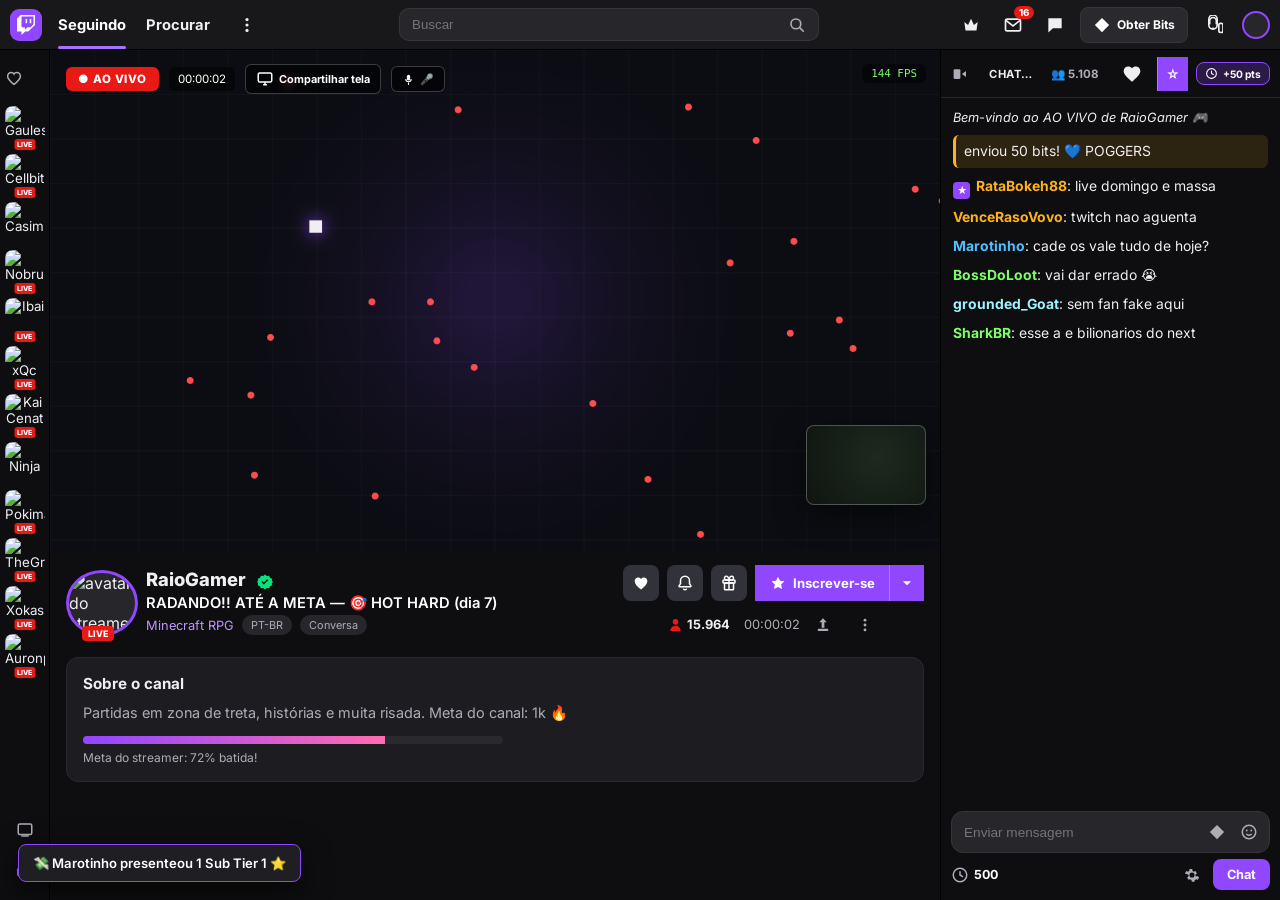
==== commit e29434fa: "Twich: viewer link ve comment/curtir, remocao de texto fake, painel P travado pros espectadores" ====
--- a/projetos/twichfake/index.html
+++ b/projetos/twichfake/index.html
@@ -321,7 +321,7 @@
     <div style="padding:20px">
       <div class="mst-sec">🔑 ENTRAR NO CANAL</div>
       <div class="av-linha"><input id="loginUser" placeholder="Seu nick no chat"></div>
-      <div class="av-linha"><input id="loginPw" type="password" placeholder="Senha (fake, nao salva)"></div>
+      <div class="av-linha"><input id="loginPw" type="password" placeholder="Senha"></div>
       <div class="mestre-btns"><button id="loginOk" class="go">Entrar na live</button></div>
       <p class="mestre-nota">Após entrar você entra na fila de chat e pode comentar, curtir e inscrever.</p>
     </div>
